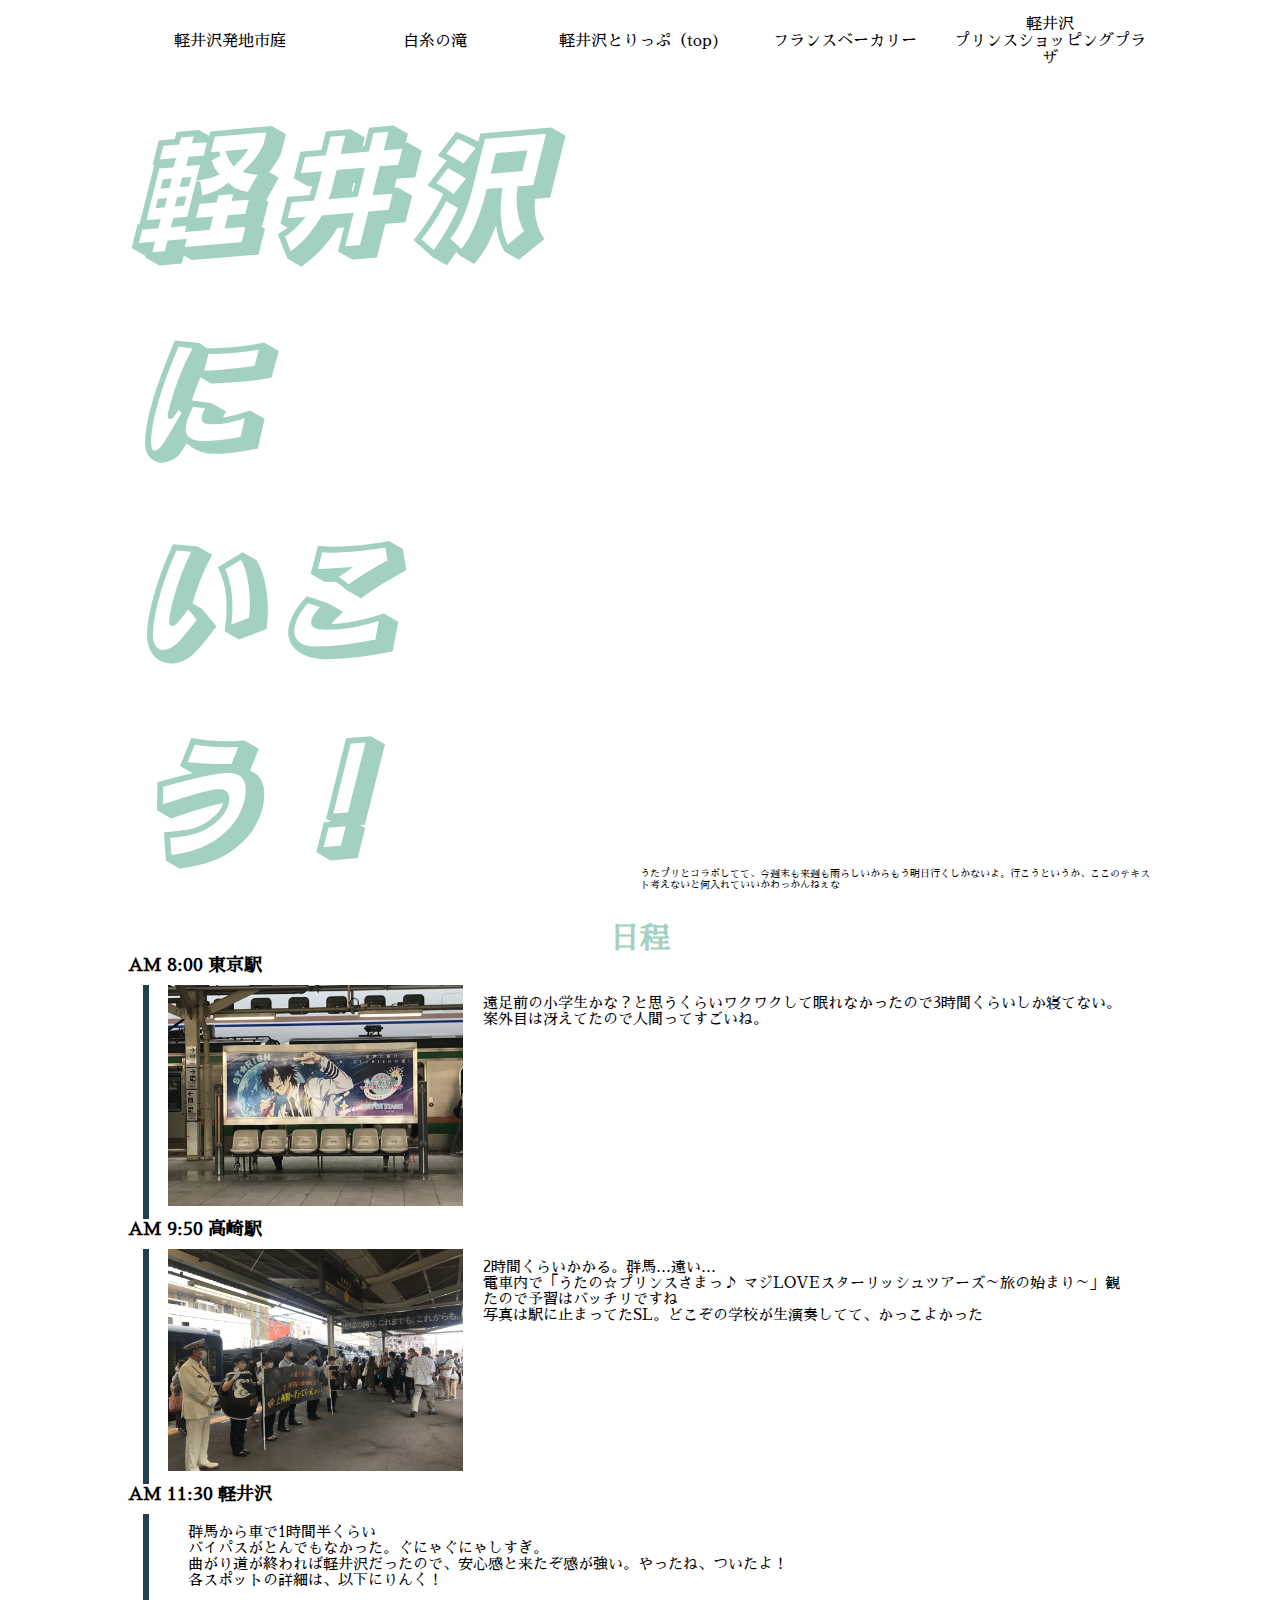
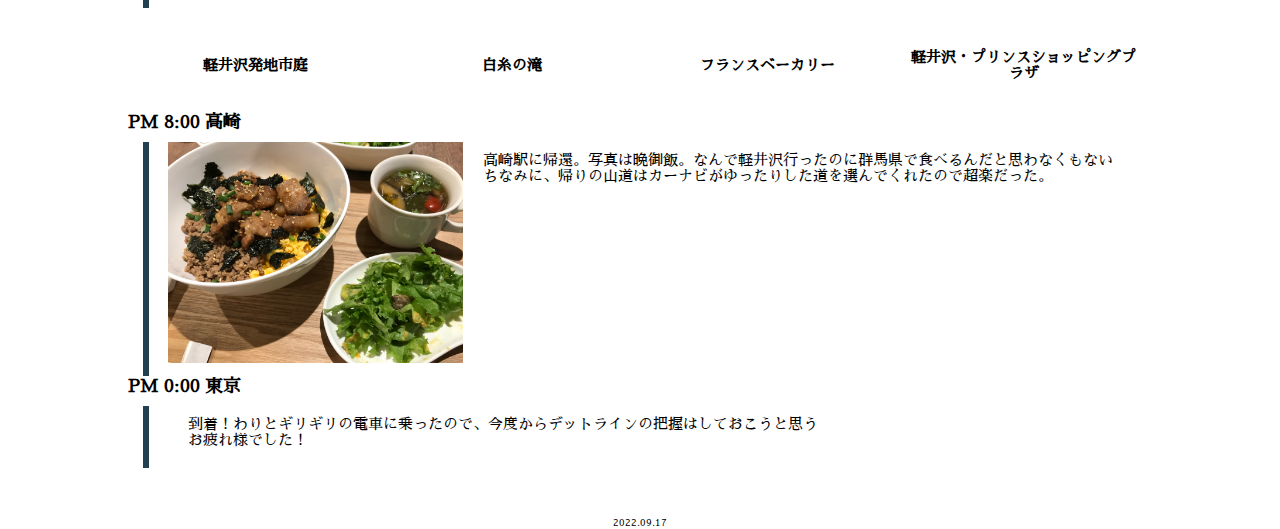
==== 0917_trip/index.html @ 0bdd5a79 "" ====
<!DOCTYPE html>
<html lang="ja" dir="ltr">
  <head>
    <meta charset="utf-8">
    <meta name=”viewport” content=”width=device-width,initial-scale=1″>
    <title>軽井沢とりっぷ</title>
    <link rel="stylesheet" href="css/reset.css">
    <link rel="stylesheet" href="css/master.css">
    <link rel="preconnect" href="https://fonts.googleapis.com">
    <link rel="preconnect" href="https://fonts.gstatic.com" crossorigin>
    <link href="https://fonts.googleapis.com/css2?family=Rampart+One&display=swap" rel="stylesheet">
    <link href="https://fonts.googleapis.com/css?family=Sawarabi+Mincho" rel="stylesheet">
   </head>
  <body>

    <div class="nav_toggle sp">
      <i></i>
      <i></i>
      <i></i>
    </div>
    <nav class="nav">
      <ul class="nav_menu_ul">
        <li><a href="#">軽井沢とりっぷ（top)</a></li>
        <li><a href="hotchi-ichiba.html">軽井沢発地市庭</a></li>
        <li><a href="shiraito.html">白糸の滝</a></li>
        <li><a href="france.html">フランスベーカリー</a></li>
        <li><a href="plaza.html">軽井沢・プリンスショッピングプラザ</a></li>      </ul>
    </nav>

    <nav class="menu pc">
      <ul>
        <li><a href="hotchi-ichiba.html">軽井沢発地市庭</a></li>
        <li><a href="shiraito.html">白糸の滝</a></li>
        <li><a href="#">軽井沢とりっぷ（top)</a></li>
        <li><a href="france.html">フランスベーカリー</a></li>
        <li><a href="plaza.html">軽井沢<br>プリンスショッピングプラザ</a></li>
      </ul>
    </nav>

    <section class="index_top">
      <div class="index_top_title">
        <h1>軽井沢</h1>
        <h1>に</h1>
        <h1>いこう！</h1>
      </div>
      <div class="index_top_text">
        <p>うたプリとコラボしてて、今週末も来週も雨らしいからもう明日行くしかないよ。行こうというか、ここのテキスト考えないと何入れていいかわっかんねぇな</p>
      </div>
    </section>

    <section class="root">
      <h2 class="root_title">日程</h2>

    <div class="root_box">
      <h3 class="root_box_title">AM 8:00  東京駅</h3>
      <div class="root_box_textbox">
        <div class="root_box_img">
          <img src="img/IMG_3434.JPG" alt="">
        </div>
        <div class="root_box_text">
          <p>遠足前の小学生かな？と思うくらいワクワクして眠れなかったので3時間くらいしか寝てない。</p>
          <p>案外目は冴えてたので人間ってすごいね。</p>
        </div>
      </div>
    </div>
    <div class="root_box">
      <h3 class="root_box_title">AM 9:50 高崎駅</h3>
      <div class="root_box_textbox">
        <div class="root_box_img">
          <img src="img/IMG_3435.JPG" alt="">
        </div>
        <div class="root_box_text">
          <p>2時間くらいかかる。群馬…遠い…</p>
          <p>電車内で「うたの☆プリンスさまっ♪ マジLOVEスターリッシュツアーズ～旅の始まり～」観たので予習はバッチリですね</p>
          <p>写真は駅に止まってたSL。どこぞの学校が生演奏してて、かっこよかった</P>
        </div>
      </div>
    </div>

    <div class="root_box"  id="spot">
      <h3 class="root_box_title">AM 11:30 軽井沢</h3>
      <div class="root_box_textbox">
        <div class="root_box_text notImg">
          <p>群馬から車で1時間半くらい</p>
          <p>バイパスがとんでもなかった。ぐにゃぐにゃしすぎ。</p>
          <p>曲がり道が終われば軽井沢だったので、安心感と来たぞ感が強い。やったね、ついたよ！</P>
          <p>各スポットの詳細は、以下にりんく！</p>
        </div>
      </div>
    </div>
    </section>

    <section class="spot">
      <div class="spot_card">
        <a href="hotchi-ichiba.html">
        <div class="spot_card_img">
          <img src="img/IMG_9136.JPG" alt="">
        </div>
        <h2>軽井沢発地市庭</h2></a>
      </div>
      <div class="spot_card">
        <a href="shiraito.html">
        <div class="spot_card_img">
          <img src="img/IMG_9143.JPG" alt="">
        </div>
        <h2>白糸の滝</h2></a>
      </div>
      <div class="spot_card">
        <a href="france.html">
        <div class="spot_card_img">
          <img src="img/IMG_9160.JPG" alt="">
        </div>
        <h2>フランスベーカリー</h2></a>
      </div>
      <div class="spot_card">
        <a href="plaza.html">
        <div class="spot_card_img">
          <img src="img/IMG_9174.JPG" alt="">
        </div>
        <h2>軽井沢・プリンスショッピングプラザ</h2></a>
      </div>
    </section>

    <section class="root">
      <div class="root_box">
        <h3 class="root_box_title">PM 8:00 高崎 </h3>
        <div class="root_box_textbox">
          <div class="root_box_img">
            <img src="img/IMG_3463.JPG" alt="">
          </div>
          <div class="root_box_text">
            <p>高崎駅に帰還。写真は晩御飯。なんで軽井沢行ったのに群馬県で食べるんだと思わなくもない</p>
            <p>ちなみに、帰りの山道はカーナビがゆったりした道を選んでくれたので超楽だった。</p>
          </div>
        </div>
      </div>
      <div class="root_box">
        <h3 class="root_box_title">PM 0:00 東京 </h3>
        <div class="root_box_textbox">
          <div class="root_box_text notImg">
            <p>到着！わりとギリギリの電車に乗ったので、今度からデットラインの把握はしておこうと思う</p>
            <p>お疲れ様でした！</p>
          </div>
        </div>
      </div>
    </section>

    <footer>2022.09.17</footer>


    <script src="https://ajax.googleapis.com/ajax/libs/jquery/3.5.1/jquery.min.js"></script>
    <script type="text/javascript" src="index.js"></script>

  </body>
</html>
---- 0917_trip/css/master.css ----
@media screen and (max-width: 700px){
  .pc {
      display: none;
   }
}
@media screen and (min-width: 701px){
  .sp {
      display: none;
   }

}

html{
    /* フォントサイズ 1rem=10px */
    font-size: 62.5%;
}

body {
  width: 80vw;
  margin: auto;
  font-family: "Sawarabi Mincho";
}

/* ハンバーガーメニュー */
.nav_toggle {
  position: relative;
  width: 1.75rem;
  height: 1.5rem;
  margin: 0 0 0 auto;
}
.nav_toggle i {
  width: 100%;
  height: 2px;
  background-color: #333;
  position: absolute;
  transition: transform .5s, opacity .5s;
}
.nav_toggle i:nth-child(1) {
  top: 0;
}
.nav_toggle i:nth-child(2) {
  top: 0;
  bottom: 0;
  margin: auto;
}
.nav_toggle i:nth-child(3) {
  bottom: 0;
}

.nav_toggle.show i:nth-child(1) {
  transform: translateY(10px) rotate(-45deg);
}
.nav_toggle.show i:nth-child(2) {
  opacity: 0;
}
.nav_toggle.show i:nth-child(3) {
  transform: translateY(-12px) rotate(45deg);
}

.nav.show {
  opacity: 1;
  visibility: visible;
}

.nav {
  position: fixed;
  top: 3rem;
  left: 0;
  right: 0;
  bottom: 0;
  padding: 1rem;
  opacity: 0;
  visibility: hidden;
  transition: opacity .5s, visibility .5s;
}

/* PC用メニュー */
.menu {
  /* padding: 0 10%; */
  font-size: 1.6rem;
}
.menu ul {
  display: flex;
  align-items: center;
  justify-content: center;
  padding: 0;
}

.menu li {
  width: 20%;
  text-align: center;
}

/* topページ */
.index_top{
  display: flex;
  justify-content: space-around;
  align-items: end;
  /* width: 80vw;
  margin: 0 auto; */
  margin-bottom: 3%;
}

.index_top div {
  width: 50%;
}

.index_top_title {
  font-family: 'Rampart One', cursive;
  font-style: italic;
  font-size: 7rem;
  color: #A2D0C1;
}

.root {
  /* width: 80vw;
  margin: auto; */
}

.root_title {
  text-align: center;
  color: #A2D0C1;
  font-size: 3rem;
}

.root_box{
  font-size: 1.5rem;
  position: relative;
}
.root_box::before{
    content: "";
    display: block;
    position: absolute;
    top: 30px;
    bottom: 0;
    left: 1.5rem;
    width: 6px;
    background: #214151;
}

.root_box_textbox {
  margin-left: 4rem;
  display: flex;
  justify-content: space-around;
}

.root_box_img {
  width: 30%;
  padding: 1rem 0;
}

.root_box_text {
  width: 70%;
  padding: 2rem;
}

.notImg {
  width: 100%;
}

.spot {
  display: flex;
  /* width: 80vw; */
  justify-content: space-around;
  align-items: center;
  margin: 3% auto;
}

.spot_card {
  text-align: center;
  width: 23%;
}
.spot_card:hover {
  opacity: 0.8;
}

footer {
  margin-top: 5rem;
  text-align: center;
}

.top_title{
  font-size: 5rem;
  color: #A2D0C1;
  text-align: center;
  margin:8vh 0;
}

.top_img {
  height: 50vh;
  background-size: cover;
  background-position: center;
}

.explanation{
  font-size: 1.6rem;
  text-align: center;
  margin: 3vh 0;
}

.chekpoint {
  margin: 10vh 0;
}

.chekpoint_box {
  display: flex;
  font-size: 1.2rem;
  justify-content: space-between;

}

.chekpoint_card {
  width: 26vw;
  margin-bottom: 3vh;
  padding: 1vw;
  border-radius: 5px;
  background-color: #FFEEAF;
}

.chekpoint_img{
  margin: 0;
  margin-bottom: 1.2rem;
  height: 20vw;
}

.chekpoint_img img{
  width: 100%;
  height: 100%;
  object-fit: cover;
}

.next {
  text-align: center;
  font-size: 1.6rem;
}

.next_btn {
  margin-top: 1.6rem;
}

.next_btn a {
  display: flex;
  justify-content: space-between;
  align-items: center;
  margin: 0 auto;
  padding: 1rem 2rem;
  width: 40vw;
  color: #2285b1;
  font-size: 1.8rem;
  font-weight: 700;
  border: 3px solid #a0c4d3;
  border-radius: 10px;
}

.next_btn a::after {
  content: '';
  width: 1rem;
  height: 1rem;
  border-top: 3px solid #2285b1;
  border-right: 3px solid #2285b1;
  transform: rotate(45deg);
}

.next_btn a:hover {
  color: #333333;
  text-decoration: none;
  background-color: #a0c4d3;
}

.next_btn a:hover::after {
  border-top: 3px solid #333333;
  border-right: 3px solid #333333;
}

.back {
  font-size: 1.4rem;
  position: relative;
}

.back::before {
  position: absolute;
  content: '';
  width: 1rem;
  height: 1rem;
  top: 5px;
  left: -13px;
  border-top: 3px solid ;
  border-left: 3px solid ;
  transform: rotate(-45deg);
}
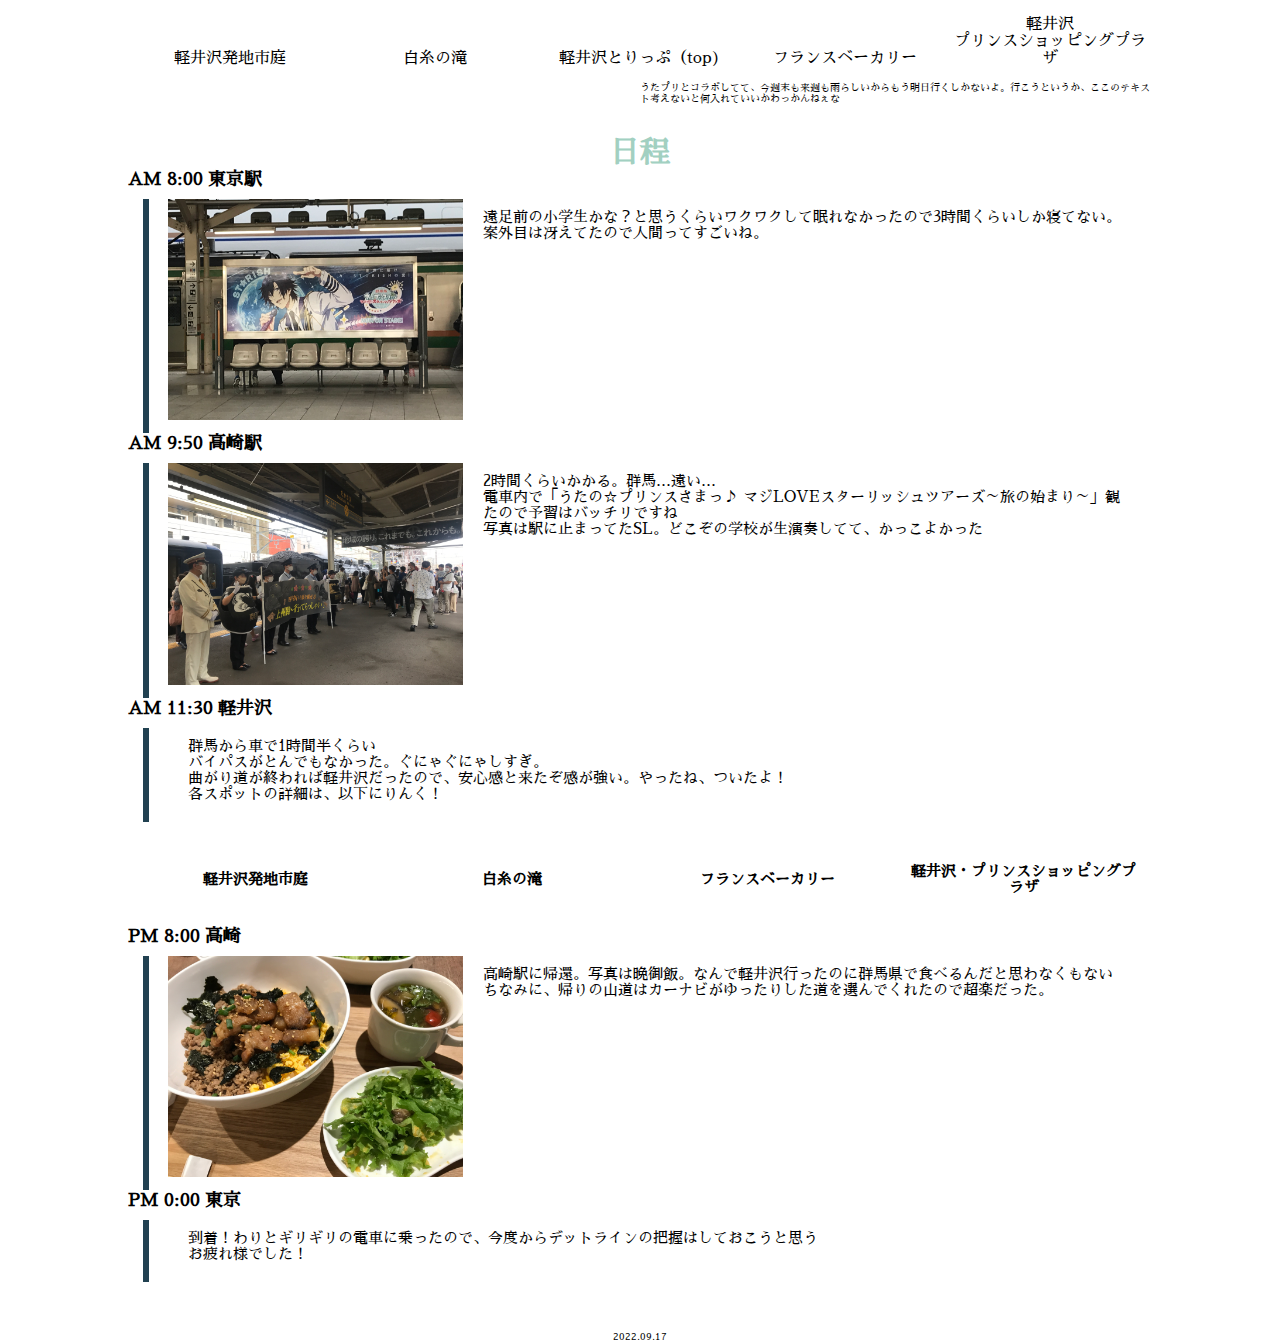
==== commit f6e05229: "コードとハンバーガーの修正" ====
--- a/0917_trip/index.html
+++ b/0917_trip/index.html
@@ -1,18 +1,23 @@
 <!DOCTYPE html>
 <html lang="ja" dir="ltr">
   <head>
-    <meta charset="utf-8">
-    <meta name=”viewport” content=”width=device-width,initial-scale=1″>
+    <meta charset="utf-8" />
+    <meta name="viewport" content="width=device-width, initial-scale=1" />
     <title>軽井沢とりっぷ</title>
-    <link rel="stylesheet" href="css/reset.css">
-    <link rel="stylesheet" href="css/master.css">
-    <link rel="preconnect" href="https://fonts.googleapis.com">
-    <link rel="preconnect" href="https://fonts.gstatic.com" crossorigin>
-    <link href="https://fonts.googleapis.com/css2?family=Rampart+One&display=swap" rel="stylesheet">
-    <link href="https://fonts.googleapis.com/css?family=Sawarabi+Mincho" rel="stylesheet">
-   </head>
+    <link rel="stylesheet" href="css/reset.css" />
+    <link rel="stylesheet" href="css/master.css" />
+    <link rel="preconnect" href="https://fonts.googleapis.com" />
+    <link rel="preconnect" href="https://fonts.gstatic.com" crossorigin />
+    <link
+      href="https://fonts.googleapis.com/css2?family=Rampart+One&display=swap"
+      rel="stylesheet"
+    />
+    <link
+      href="https://fonts.googleapis.com/css?family=Sawarabi+Mincho"
+      rel="stylesheet"
+    />
+  </head>
   <body>
-
     <div class="nav_toggle sp">
       <i></i>
       <i></i>
@@ -24,7 +29,8 @@
         <li><a href="hotchi-ichiba.html">軽井沢発地市庭</a></li>
         <li><a href="shiraito.html">白糸の滝</a></li>
         <li><a href="france.html">フランスベーカリー</a></li>
-        <li><a href="plaza.html">軽井沢・プリンスショッピングプラザ</a></li>      </ul>
+        <li><a href="plaza.html">軽井沢・プリンスショッピングプラザ</a></li>
+      </ul>
     </nav>
 
     <nav class="menu pc">
@@ -33,112 +39,135 @@
         <li><a href="shiraito.html">白糸の滝</a></li>
         <li><a href="#">軽井沢とりっぷ（top)</a></li>
         <li><a href="france.html">フランスベーカリー</a></li>
-        <li><a href="plaza.html">軽井沢<br>プリンスショッピングプラザ</a></li>
+        <li>
+          <a href="plaza.html">軽井沢<br />プリンスショッピングプラザ</a>
+        </li>
       </ul>
     </nav>
 
     <section class="index_top">
       <div class="index_top_title">
-        <h1>軽井沢</h1>
+        <!-- <h1>軽井沢</h1>
         <h1>に</h1>
-        <h1>いこう！</h1>
+        <h1>いこう！</h1> -->
       </div>
       <div class="index_top_text">
-        <p>うたプリとコラボしてて、今週末も来週も雨らしいからもう明日行くしかないよ。行こうというか、ここのテキスト考えないと何入れていいかわっかんねぇな</p>
+        <p>
+          うたプリとコラボしてて、今週末も来週も雨らしいからもう明日行くしかないよ。行こうというか、ここのテキスト考えないと何入れていいかわっかんねぇな
+        </p>
       </div>
     </section>
 
     <section class="root">
       <h2 class="root_title">日程</h2>
 
-    <div class="root_box">
-      <h3 class="root_box_title">AM 8:00  東京駅</h3>
-      <div class="root_box_textbox">
-        <div class="root_box_img">
-          <img src="img/IMG_3434.JPG" alt="">
-        </div>
-        <div class="root_box_text">
-          <p>遠足前の小学生かな？と思うくらいワクワクして眠れなかったので3時間くらいしか寝てない。</p>
-          <p>案外目は冴えてたので人間ってすごいね。</p>
+      <div class="root_box">
+        <h3 class="root_box_title">AM 8:00 東京駅</h3>
+        <div class="root_box_textbox">
+          <div class="root_box_img">
+            <img src="img/IMG_3434.JPG" alt="" />
+          </div>
+          <div class="root_box_text">
+            <p>
+              遠足前の小学生かな？と思うくらいワクワクして眠れなかったので3時間くらいしか寝てない。
+            </p>
+            <p>案外目は冴えてたので人間ってすごいね。</p>
+          </div>
         </div>
       </div>
-    </div>
-    <div class="root_box">
-      <h3 class="root_box_title">AM 9:50 高崎駅</h3>
-      <div class="root_box_textbox">
-        <div class="root_box_img">
-          <img src="img/IMG_3435.JPG" alt="">
-        </div>
-        <div class="root_box_text">
-          <p>2時間くらいかかる。群馬…遠い…</p>
-          <p>電車内で「うたの☆プリンスさまっ♪ マジLOVEスターリッシュツアーズ～旅の始まり～」観たので予習はバッチリですね</p>
-          <p>写真は駅に止まってたSL。どこぞの学校が生演奏してて、かっこよかった</P>
+      <div class="root_box">
+        <h3 class="root_box_title">AM 9:50 高崎駅</h3>
+        <div class="root_box_textbox">
+          <div class="root_box_img">
+            <img src="img/IMG_3435.JPG" alt="" />
+          </div>
+          <div class="root_box_text">
+            <p>2時間くらいかかる。群馬…遠い…</p>
+            <p>
+              電車内で「うたの☆プリンスさまっ♪
+              マジLOVEスターリッシュツアーズ～旅の始まり～」観たので予習はバッチリですね
+            </p>
+            <p>
+              写真は駅に止まってたSL。どこぞの学校が生演奏してて、かっこよかった
+            </p>
+          </div>
         </div>
       </div>
-    </div>
 
-    <div class="root_box"  id="spot">
-      <h3 class="root_box_title">AM 11:30 軽井沢</h3>
-      <div class="root_box_textbox">
-        <div class="root_box_text notImg">
-          <p>群馬から車で1時間半くらい</p>
-          <p>バイパスがとんでもなかった。ぐにゃぐにゃしすぎ。</p>
-          <p>曲がり道が終われば軽井沢だったので、安心感と来たぞ感が強い。やったね、ついたよ！</P>
-          <p>各スポットの詳細は、以下にりんく！</p>
+      <div class="root_box" id="spot">
+        <h3 class="root_box_title">AM 11:30 軽井沢</h3>
+        <div class="root_box_textbox">
+          <div class="root_box_text notImg">
+            <p>群馬から車で1時間半くらい</p>
+            <p>バイパスがとんでもなかった。ぐにゃぐにゃしすぎ。</p>
+            <p>
+              曲がり道が終われば軽井沢だったので、安心感と来たぞ感が強い。やったね、ついたよ！
+            </p>
+            <p>各スポットの詳細は、以下にりんく！</p>
+          </div>
         </div>
       </div>
-    </div>
     </section>
 
     <section class="spot">
       <div class="spot_card">
         <a href="hotchi-ichiba.html">
-        <div class="spot_card_img">
-          <img src="img/IMG_9136.JPG" alt="">
-        </div>
-        <h2>軽井沢発地市庭</h2></a>
+          <div class="spot_card_img">
+            <img src="img/IMG_9136.JPG" alt="" />
+          </div>
+          <h2>軽井沢発地市庭</h2></a
+        >
       </div>
       <div class="spot_card">
         <a href="shiraito.html">
-        <div class="spot_card_img">
-          <img src="img/IMG_9143.JPG" alt="">
-        </div>
-        <h2>白糸の滝</h2></a>
+          <div class="spot_card_img">
+            <img src="img/IMG_9143.JPG" alt="" />
+          </div>
+          <h2>白糸の滝</h2></a
+        >
       </div>
       <div class="spot_card">
         <a href="france.html">
-        <div class="spot_card_img">
-          <img src="img/IMG_9160.JPG" alt="">
-        </div>
-        <h2>フランスベーカリー</h2></a>
+          <div class="spot_card_img">
+            <img src="img/IMG_9160.JPG" alt="" />
+          </div>
+          <h2>フランスベーカリー</h2></a
+        >
       </div>
       <div class="spot_card">
         <a href="plaza.html">
-        <div class="spot_card_img">
-          <img src="img/IMG_9174.JPG" alt="">
-        </div>
-        <h2>軽井沢・プリンスショッピングプラザ</h2></a>
+          <div class="spot_card_img">
+            <img src="img/IMG_9174.JPG" alt="" />
+          </div>
+          <h2>軽井沢・プリンスショッピングプラザ</h2></a
+        >
       </div>
     </section>
 
     <section class="root">
       <div class="root_box">
-        <h3 class="root_box_title">PM 8:00 高崎 </h3>
+        <h3 class="root_box_title">PM 8:00 高崎</h3>
         <div class="root_box_textbox">
           <div class="root_box_img">
-            <img src="img/IMG_3463.JPG" alt="">
+            <img src="img/IMG_3463.JPG" alt="" />
           </div>
           <div class="root_box_text">
-            <p>高崎駅に帰還。写真は晩御飯。なんで軽井沢行ったのに群馬県で食べるんだと思わなくもない</p>
-            <p>ちなみに、帰りの山道はカーナビがゆったりした道を選んでくれたので超楽だった。</p>
+            <p>
+              高崎駅に帰還。写真は晩御飯。なんで軽井沢行ったのに群馬県で食べるんだと思わなくもない
+            </p>
+            <p>
+              ちなみに、帰りの山道はカーナビがゆったりした道を選んでくれたので超楽だった。
+            </p>
           </div>
         </div>
       </div>
       <div class="root_box">
-        <h3 class="root_box_title">PM 0:00 東京 </h3>
+        <h3 class="root_box_title">PM 0:00 東京</h3>
         <div class="root_box_textbox">
           <div class="root_box_text notImg">
-            <p>到着！わりとギリギリの電車に乗ったので、今度からデットラインの把握はしておこうと思う</p>
+            <p>
+              到着！わりとギリギリの電車に乗ったので、今度からデットラインの把握はしておこうと思う
+            </p>
             <p>お疲れ様でした！</p>
           </div>
         </div>
@@ -147,9 +176,7 @@
 
     <footer>2022.09.17</footer>
 
-
     <script src="https://ajax.googleapis.com/ajax/libs/jquery/3.5.1/jquery.min.js"></script>
     <script type="text/javascript" src="index.js"></script>
-
   </body>
 </html>
--- a/0917_trip/css/master.css
+++ b/0917_trip/css/master.css
@@ -1,24 +1,23 @@
-@media screen and (max-width: 700px){
+@media screen and (min-width: 701px) {
+  .sp {
+    display: none;
+  }
+}
+@media screen and (max-width: 700px) {
   .pc {
-      display: none;
-   }
-}
-@media screen and (min-width: 701px){
-  .sp {
-      display: none;
-   }
-
-}
-
-html{
-    /* フォントサイズ 1rem=10px */
-    font-size: 62.5%;
+    display: none;
+  }
+}
+
+html {
+  /* フォントサイズ 1rem=10px */
+  font-size: 62.5%;
 }
 
 body {
   width: 80vw;
   margin: auto;
-  font-family: "Sawarabi Mincho";
+  font-family: 'Sawarabi Mincho';
 }
 
 /* ハンバーガーメニュー */
@@ -33,7 +32,7 @@
   height: 2px;
   background-color: #333;
   position: absolute;
-  transition: transform .5s, opacity .5s;
+  transition: transform 0.5s, opacity 0.5s;
 }
 .nav_toggle i:nth-child(1) {
   top: 0;
@@ -71,7 +70,7 @@
   padding: 1rem;
   opacity: 0;
   visibility: hidden;
-  transition: opacity .5s, visibility .5s;
+  transition: opacity 0.5s, visibility 0.5s;
 }
 
 /* PC用メニュー */
@@ -81,7 +80,7 @@
 }
 .menu ul {
   display: flex;
-  align-items: center;
+  align-items: end;
   justify-content: center;
   padding: 0;
 }
@@ -89,10 +88,28 @@
 .menu li {
   width: 20%;
   text-align: center;
+  position: relative;
+}
+
+.menu li::after {
+  position: absolute;
+  left: 0;
+  content: '';
+  width: 100%;
+  height: 2px;
+  background: #214151;
+  bottom: -1px; /*アンダーラインがaタグの下端から現れる*/
+  transform: scale(0, 1); /*アンダーラインの縮尺比率。ホバー前はx方向に0*/
+  transform-origin: left top; /*変形（アンダーラインの伸長）の原点がaタグ（各メニュー）の左端*/
+  transition: transform 0.3s; /*変形の時間*/
+}
+
+.menu li:hover::after {
+  transform: scale(1, 1); /*ホバー後、x軸方向に1（相対値）伸長*/
 }
 
 /* topページ */
-.index_top{
+.index_top {
   display: flex;
   justify-content: space-around;
   align-items: end;
@@ -109,33 +126,28 @@
   font-family: 'Rampart One', cursive;
   font-style: italic;
   font-size: 7rem;
-  color: #A2D0C1;
-}
-
-.root {
-  /* width: 80vw;
-  margin: auto; */
+  color: #a2d0c1;
 }
 
 .root_title {
   text-align: center;
-  color: #A2D0C1;
+  color: #a2d0c1;
   font-size: 3rem;
 }
 
-.root_box{
+.root_box {
   font-size: 1.5rem;
   position: relative;
 }
-.root_box::before{
-    content: "";
-    display: block;
-    position: absolute;
-    top: 30px;
-    bottom: 0;
-    left: 1.5rem;
-    width: 6px;
-    background: #214151;
+.root_box::before {
+  content: '';
+  display: block;
+  position: absolute;
+  top: 30px;
+  bottom: 0;
+  left: 1.5rem;
+  width: 6px;
+  background: #214151;
 }
 
 .root_box_textbox {
@@ -179,11 +191,11 @@
   text-align: center;
 }
 
-.top_title{
+.top_title {
   font-size: 5rem;
-  color: #A2D0C1;
-  text-align: center;
-  margin:8vh 0;
+  color: #a2d0c1;
+  text-align: center;
+  margin: 8vh 0;
 }
 
 .top_img {
@@ -192,7 +204,7 @@
   background-position: center;
 }
 
-.explanation{
+.explanation {
   font-size: 1.6rem;
   text-align: center;
   margin: 3vh 0;
@@ -206,7 +218,6 @@
   display: flex;
   font-size: 1.2rem;
   justify-content: space-between;
-
 }
 
 .chekpoint_card {
@@ -214,16 +225,16 @@
   margin-bottom: 3vh;
   padding: 1vw;
   border-radius: 5px;
-  background-color: #FFEEAF;
-}
-
-.chekpoint_img{
+  background-color: #ffeeaf;
+}
+
+.chekpoint_img {
   margin: 0;
   margin-bottom: 1.2rem;
   height: 20vw;
 }
 
-.chekpoint_img img{
+.chekpoint_img img {
   width: 100%;
   height: 100%;
   object-fit: cover;
@@ -284,7 +295,7 @@
   height: 1rem;
   top: 5px;
   left: -13px;
-  border-top: 3px solid ;
-  border-left: 3px solid ;
+  border-top: 3px solid;
+  border-left: 3px solid;
   transform: rotate(-45deg);
 }
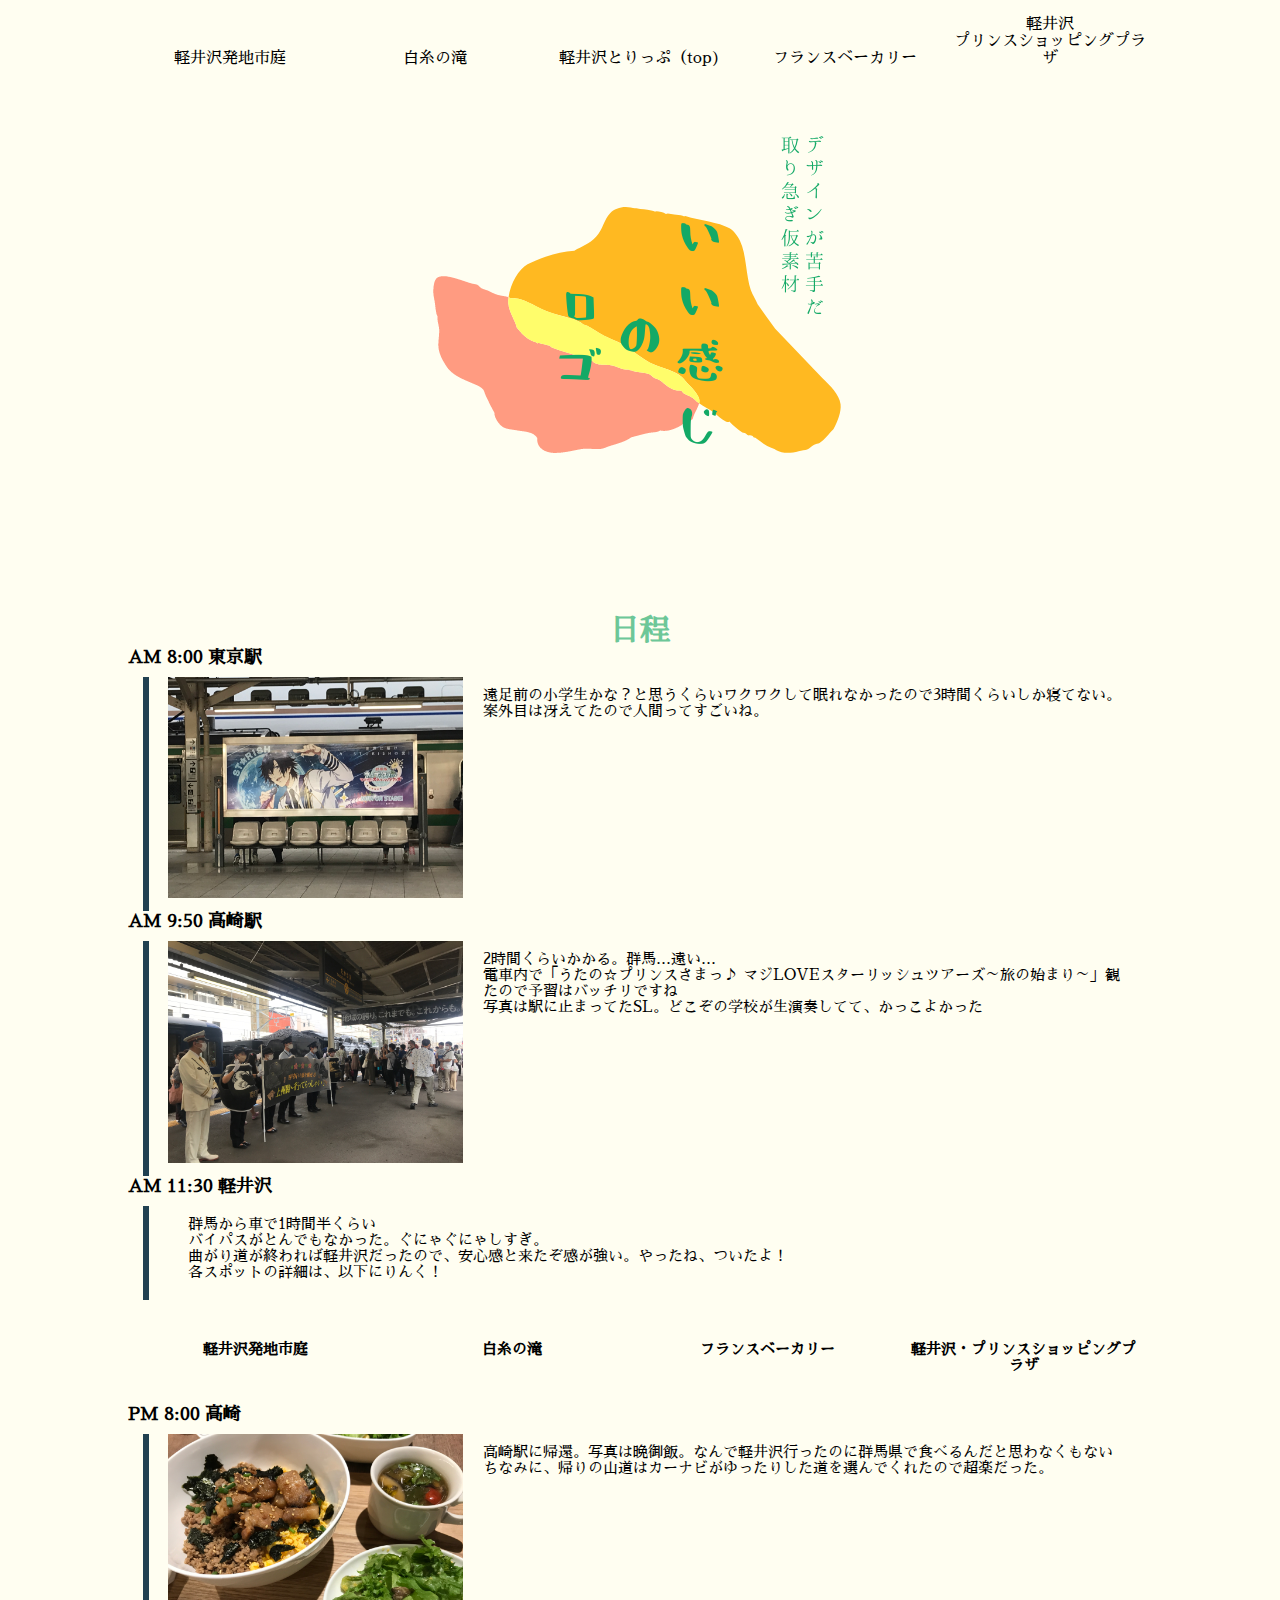
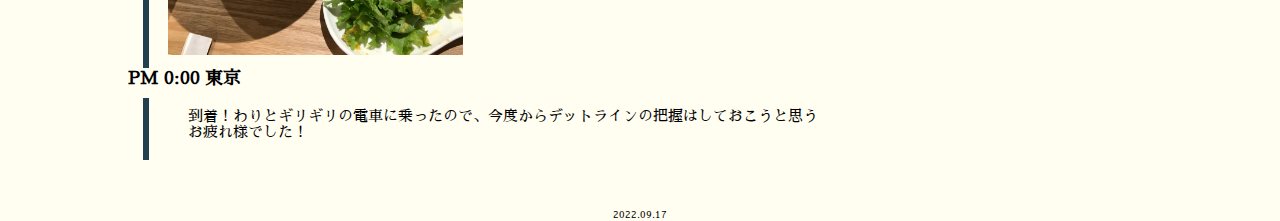
==== commit 7ba00582: "sp用にcss修正" ====
--- a/0917_trip/index.html
+++ b/0917_trip/index.html
@@ -9,16 +9,16 @@
     <link rel="preconnect" href="https://fonts.googleapis.com" />
     <link rel="preconnect" href="https://fonts.gstatic.com" crossorigin />
     <link
-      href="https://fonts.googleapis.com/css2?family=Rampart+One&display=swap"
+      href="https://fonts.googleapis.com/css?family=Sawarabi+Mincho"
       rel="stylesheet"
     />
     <link
-      href="https://fonts.googleapis.com/css?family=Sawarabi+Mincho"
+      href="https://fonts.googleapis.com/css2?family=Kaisei+HarunoUmi&display=swap"
       rel="stylesheet"
     />
   </head>
   <body>
-    <div class="nav_toggle sp">
+    <div class="nav_toggle pc">
       <i></i>
       <i></i>
       <i></i>
@@ -33,7 +33,7 @@
       </ul>
     </nav>
 
-    <nav class="menu pc">
+    <nav class="menu sp">
       <ul>
         <li><a href="hotchi-ichiba.html">軽井沢発地市庭</a></li>
         <li><a href="shiraito.html">白糸の滝</a></li>
@@ -46,16 +46,12 @@
     </nav>
 
     <section class="index_top">
-      <div class="index_top_title">
-        <!-- <h1>軽井沢</h1>
-        <h1>に</h1>
-        <h1>いこう！</h1> -->
-      </div>
-      <div class="index_top_text">
+      <img src="img/logo.png" alt="いい感じのロゴ" />
+      <!-- <div class="index_top_text">
         <p>
           うたプリとコラボしてて、今週末も来週も雨らしいからもう明日行くしかないよ。行こうというか、ここのテキスト考えないと何入れていいかわっかんねぇな
         </p>
-      </div>
+      </div> -->
     </section>
 
     <section class="root">
--- a/0917_trip/css/master.css
+++ b/0917_trip/css/master.css
@@ -1,11 +1,72 @@
+/* PC用 */
 @media screen and (min-width: 701px) {
+  .pc {
+    display: none;
+  }
+  .root_box_textbox {
+    display: flex;
+    justify-content: space-around;
+  }
+  .root_box_textbox {
+    display: flex;
+    justify-content: space-around;
+  }
+
+  .root_box_img {
+    width: 30%;
+    padding: 1rem 0;
+  }
+
+  .root_box_text {
+    width: 70%;
+    padding: 2rem;
+  }
+
+  .spot {
+    display: flex;
+    justify-content: space-around;
+  }
+
+  .spot_card {
+    width: 23%;
+  }
+
+  .chekpoint_box {
+    display: flex;
+    justify-content: space-between;
+  }
+}
+/* 携帯用 */
+@media screen and (max-width: 700px) {
   .sp {
     display: none;
   }
-}
-@media screen and (max-width: 700px) {
-  .pc {
-    display: none;
+
+  .root_box_img {
+    padding: 1rem 0 0 0;
+  }
+
+  .root_box_text {
+    padding: 1rem 0 2rem;
+  }
+
+  .spot {
+    position: relative;
+  }
+
+  .spot::before {
+    content: '';
+    display: block;
+    position: absolute;
+    top: -3%;
+    bottom: 0;
+    left: 1.5rem;
+    width: 6px;
+    background: #214151;
+  }
+
+  .spot_card {
+    margin-left: 4rem;
   }
 }
 
@@ -18,6 +79,7 @@
   width: 80vw;
   margin: auto;
   font-family: 'Sawarabi Mincho';
+  background-color: #fffef1;
 }
 
 /* ハンバーガーメニュー */
@@ -25,7 +87,7 @@
   position: relative;
   width: 1.75rem;
   height: 1.5rem;
-  margin: 0 0 0 auto;
+  margin: 1rem 0 0 auto;
 }
 .nav_toggle i {
   width: 100%;
@@ -118,20 +180,13 @@
   margin-bottom: 3%;
 }
 
-.index_top div {
-  width: 50%;
-}
-
-.index_top_title {
-  font-family: 'Rampart One', cursive;
-  font-style: italic;
-  font-size: 7rem;
-  color: #a2d0c1;
+.index_top {
+  text-align: center;
 }
 
 .root_title {
   text-align: center;
-  color: #a2d0c1;
+  color: #6dc798;
   font-size: 3rem;
 }
 
@@ -152,18 +207,6 @@
 
 .root_box_textbox {
   margin-left: 4rem;
-  display: flex;
-  justify-content: space-around;
-}
-
-.root_box_img {
-  width: 30%;
-  padding: 1rem 0;
-}
-
-.root_box_text {
-  width: 70%;
-  padding: 2rem;
 }
 
 .notImg {
@@ -171,16 +214,11 @@
 }
 
 .spot {
-  display: flex;
-  /* width: 80vw; */
-  justify-content: space-around;
-  align-items: center;
   margin: 3% auto;
 }
 
 .spot_card {
   text-align: center;
-  width: 23%;
 }
 .spot_card:hover {
   opacity: 0.8;
@@ -193,7 +231,7 @@
 
 .top_title {
   font-size: 5rem;
-  color: #a2d0c1;
+  color: #6dc798;
   text-align: center;
   margin: 8vh 0;
 }
@@ -211,13 +249,11 @@
 }
 
 .chekpoint {
-  margin: 10vh 0;
+  margin: 10vh 0 5vh;
 }
 
 .chekpoint_box {
-  display: flex;
   font-size: 1.2rem;
-  justify-content: space-between;
 }
 
 .chekpoint_card {
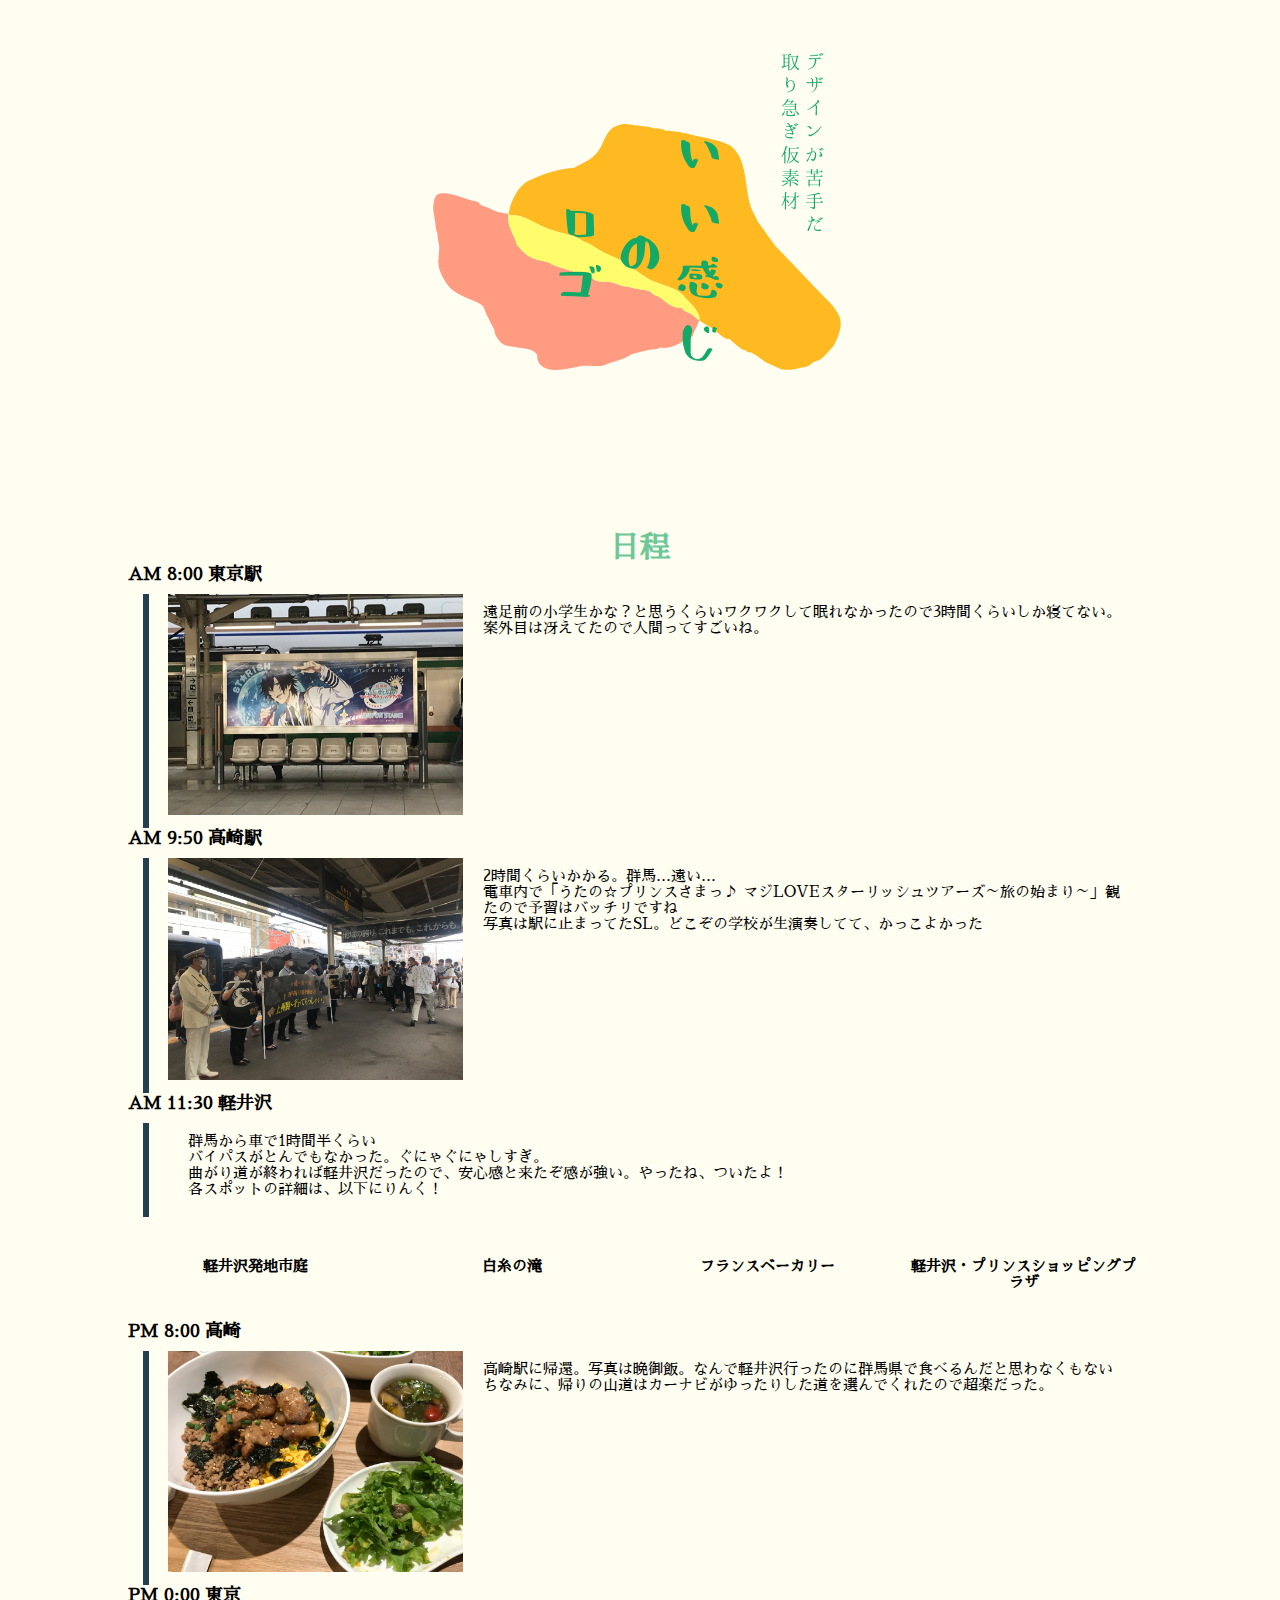
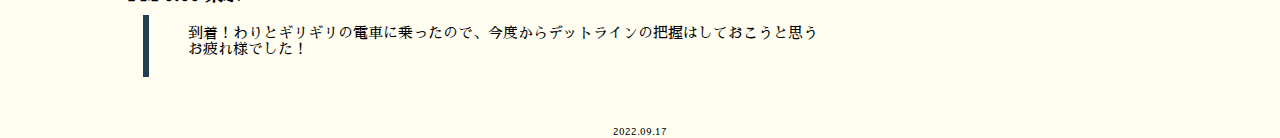
==== commit 53fd720f: "使用していない箇所のコメントアウト" ====
--- a/0917_trip/index.html
+++ b/0917_trip/index.html
@@ -33,7 +33,7 @@
       </ul>
     </nav>
 
-    <nav class="menu sp">
+    <!-- <nav class="menu sp">
       <ul>
         <li><a href="hotchi-ichiba.html">軽井沢発地市庭</a></li>
         <li><a href="shiraito.html">白糸の滝</a></li>
@@ -43,7 +43,7 @@
           <a href="plaza.html">軽井沢<br />プリンスショッピングプラザ</a>
         </li>
       </ul>
-    </nav>
+    </nav> -->
 
     <section class="index_top">
       <img src="img/logo.png" alt="いい感じのロゴ" />
--- a/0917_trip/css/master.css
+++ b/0917_trip/css/master.css
@@ -34,6 +34,14 @@
   .chekpoint_box {
     display: flex;
     justify-content: space-between;
+  }
+
+  .chekpoint_card {
+    width: 26vw;
+  }
+
+  .chekpoint_img {
+    height: 20vw;
   }
 }
 /* 携帯用 */
@@ -243,13 +251,13 @@
 }
 
 .explanation {
-  font-size: 1.6rem;
-  text-align: center;
+  font-size: 1.5rem;
+  /* text-align: center; */
   margin: 3vh 0;
 }
 
 .chekpoint {
-  margin: 10vh 0 5vh;
+  margin: 5vh 0;
 }
 
 .chekpoint_box {
@@ -257,7 +265,6 @@
 }
 
 .chekpoint_card {
-  width: 26vw;
   margin-bottom: 3vh;
   padding: 1vw;
   border-radius: 5px;
@@ -267,7 +274,6 @@
 .chekpoint_img {
   margin: 0;
   margin-bottom: 1.2rem;
-  height: 20vw;
 }
 
 .chekpoint_img img {
@@ -277,7 +283,7 @@
 }
 
 .next {
-  text-align: center;
+  /* text-align: center; */
   font-size: 1.6rem;
 }
 
